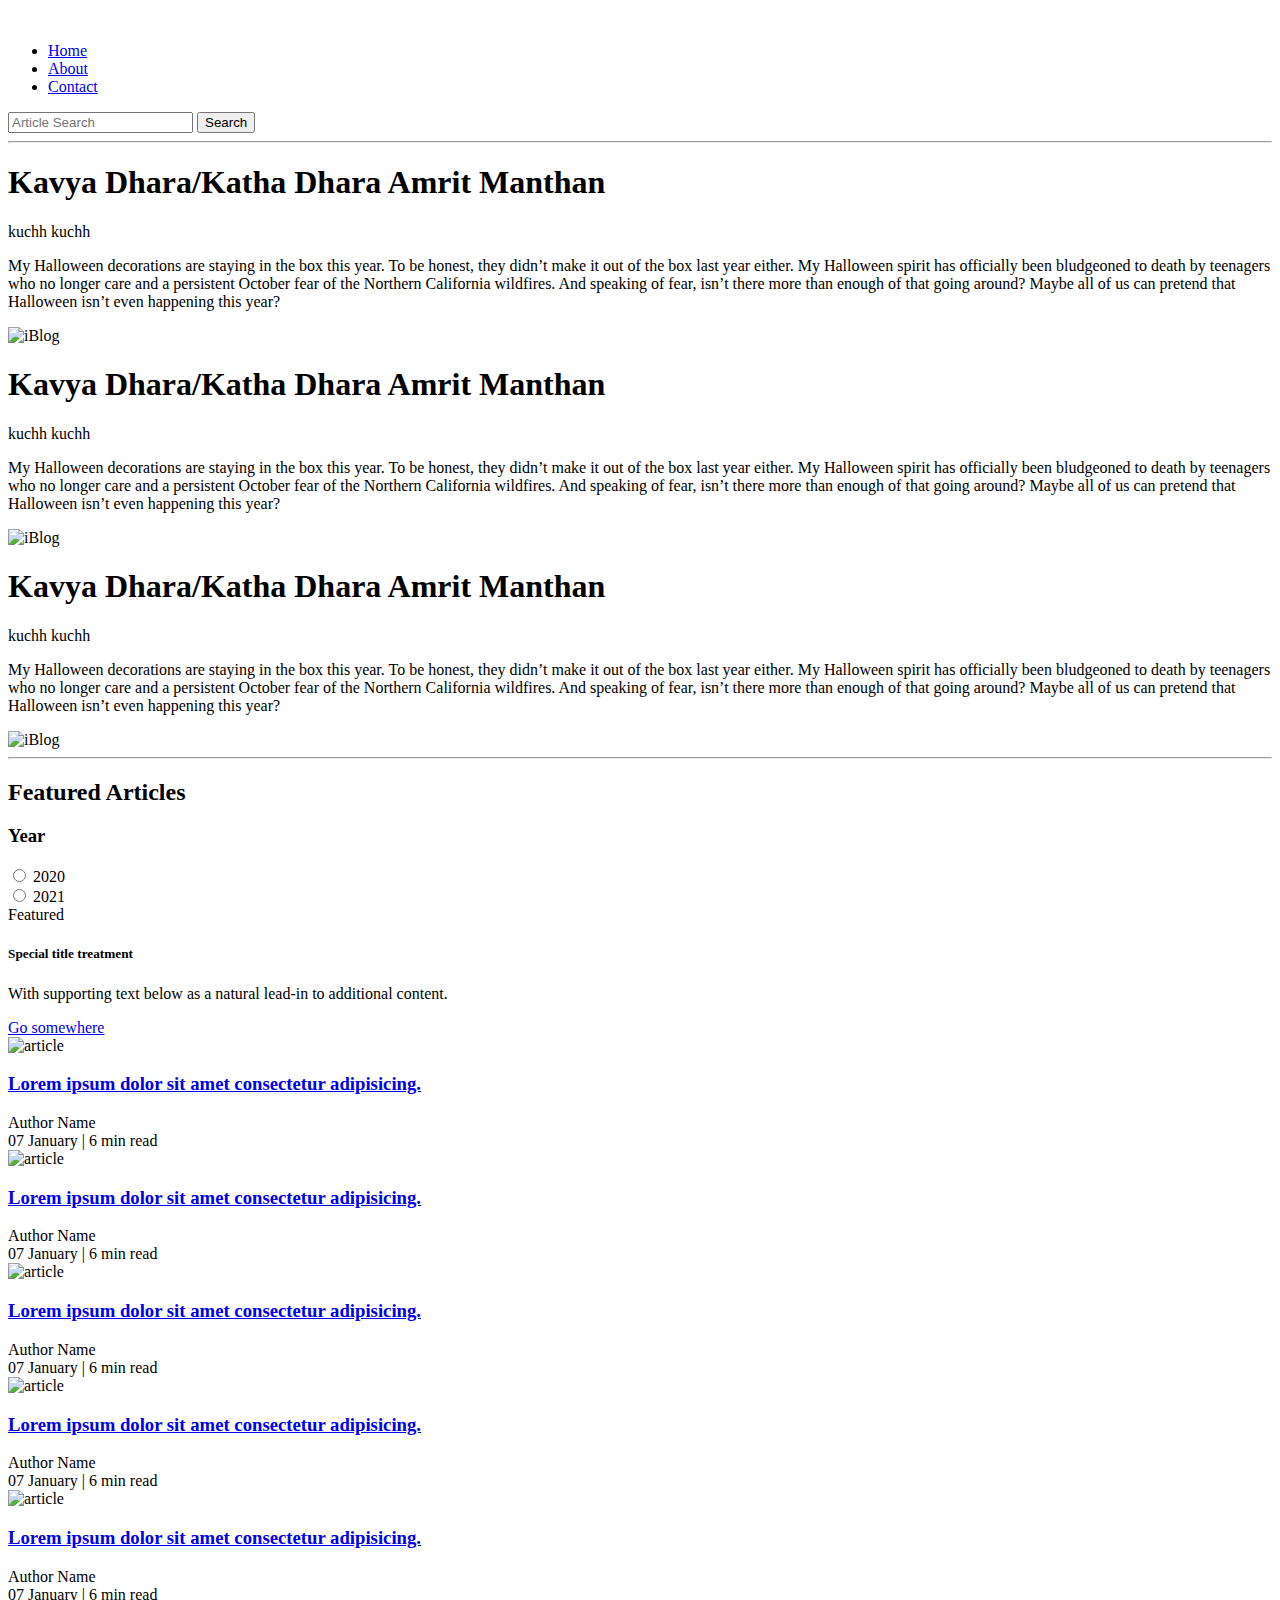
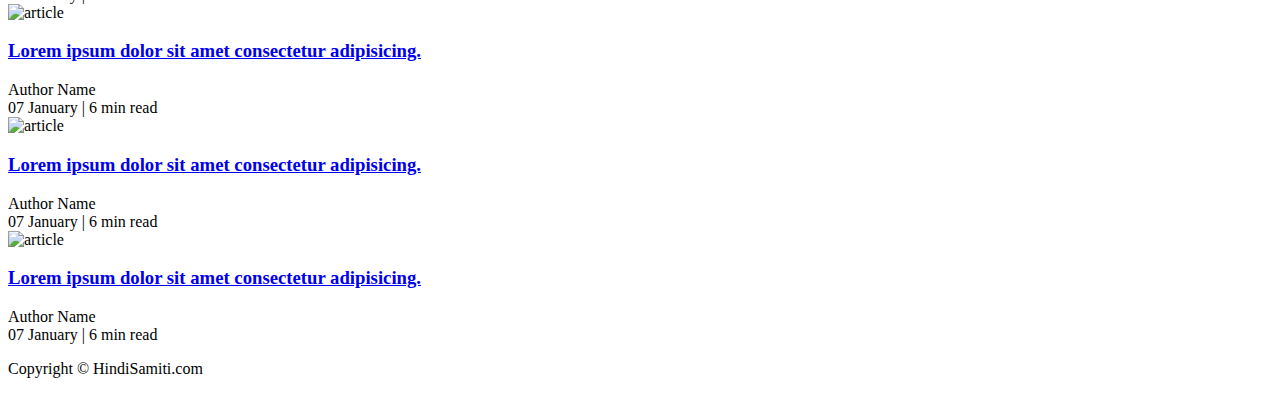
==== index.html @ b8aafe5f "Add files via upload" ====
<!DOCTYPE html>
<html lang="en">

<head>
    <meta charset="UTF-8">
    <meta name="viewport" content="width=device-width, initial-scale=1.0">
    <link rel="stylesheet" href="css/utils.css">
    <link rel="stylesheet" href="css/style.css">
    <link rel="stylesheet" href="css/mobile.css">
    <title>BLOGPOSTS- HINDI SAMITI</title>
</head>

<body>
    <nav class="navigation max-width-1 m-auto">
        <div class="nav-left">
            <a href="/">
                <span><img src="img/logo.png" width="94px" alt=""></span>
            </a>
            <ul>
                <li><a href="/">Home</a></li>
                <li><a href="#">About</a></li>
                <li><a href="/contact.html">Contact</a></li>
            </ul>
        </div>
        <div class="nav-right">
            <form action="/search.html" method="get">
                <input class="form-input" type="text" name="query" placeholder="Article Search">
                <button class="btn">Search</button>
            </form>

        </div>

    </nav>
    <div class="max-width-1 m-auto">
        <hr>
    </div>
    <div class="m-auto content max-width-1 my-2">
        <div class="content-left">
            <h1>Kavya Dhara/Katha Dhara
                Amrit Manthan
                </h1>
            <p>kuchh kuchh</p>
            <p>My Halloween decorations are staying in the box this year. To be honest, they didn’t make it out of the
                box last year either. My Halloween spirit has officially been bludgeoned to death by teenagers who no
                longer care and a persistent October fear of the Northern California wildfires. And speaking of fear,
                isn’t there more than enough of that going around? Maybe all of us can pretend that Halloween isn’t even
                happening this year?</p>
        </div>
        <div class="content-right">
            <img src="img/home.svg" alt="iBlog">
        </div>
    </div>
    <div class="m-auto content max-width-1 my-2">
        <div class="content-left">
            <h1>Kavya Dhara/Katha Dhara
                Amrit Manthan
                </h1>
            <p>kuchh kuchh</p>
            <p>My Halloween decorations are staying in the box this year. To be honest, they didn’t make it out of the
                box last year either. My Halloween spirit has officially been bludgeoned to death by teenagers who no
                longer care and a persistent October fear of the Northern California wildfires. And speaking of fear,
                isn’t there more than enough of that going around? Maybe all of us can pretend that Halloween isn’t even
                happening this year?</p>
        </div>
        <div class="content-right">
            <img src="img/home.svg" alt="iBlog">
        </div>
    </div>
    <div class="m-auto content max-width-1 my-2">
        <div class="content-left">
            <h1>Kavya Dhara/Katha Dhara
                Amrit Manthan
                </h1>
            <p>kuchh kuchh</p>
            <p>My Halloween decorations are staying in the box this year. To be honest, they didn’t make it out of the
                box last year either. My Halloween spirit has officially been bludgeoned to death by teenagers who no
                longer care and a persistent October fear of the Northern California wildfires. And speaking of fear,
                isn’t there more than enough of that going around? Maybe all of us can pretend that Halloween isn’t even
                happening this year?</p>
        </div>
        <div class="content-right">
            <img src="img/home.svg" alt="iBlog">
        </div>
    </div>



    <div class="max-width-1 m-auto">
        <hr>
    </div>
    <div class="home-articles max-width-1 m-auto font2">
        <h2>Featured Articles</h2>
        <div class="year-box adjust-year">
            <div>
                <h3>Year </h3>
            </div>
            <div>
                <input type="radio" name="year" id=""> 2020
            </div>
            <div>
                <input type="radio" name="year" id=""> 2021
            </div>
        </div>
        <div class="card">
            <div class="card-header">
              Featured
            </div>
            <div class="card-body">
              <h5 class="card-title">Special title treatment</h5>
              <p class="card-text">With supporting text below as a natural lead-in to additional content.</p>
              <a href="#" class="btn btn-primary">Go somewhere</a>
            </div>
          </div>
        <div class="home-article">
            <div class="home-article-img">
                <img src="img/3.png" alt="article">
            </div>
            
            <div class="home-article-content font1">
                <a href="/blogpost.html">
                    <h3>Lorem ipsum dolor sit amet consectetur adipisicing.</h3>
                </a>

                <div>Author Name</div>
                <span>07 January | 6 min read</span>
            </div>
        </div>
        <div class="home-article">
            <div class="home-article-img">
                <img src="img/1.png" alt="article">
            </div>
            <div class="home-article-content font1">
                <a href="/blogpost.html">
                    <h3>Lorem ipsum dolor sit amet consectetur adipisicing.</h3>
                </a>

                <div>Author Name</div>
                <span>07 January | 6 min read</span>
            </div>
        </div>
        <div class="home-article">
            <div class="home-article-img">
                <img src="img/2.png" alt="article">
            </div>
            <div class="home-article-content font1">
                <a href="/blogpost.html">
                    <h3>Lorem ipsum dolor sit amet consectetur adipisicing.</h3>
                </a>

                <div>Author Name</div>
                <span>07 January | 6 min read</span>
            </div>
        </div>
        <div class="home-article">
            <div class="home-article-img">
                <img src="img/1.png" alt="article">
            </div>
            <div class="home-article-content font1">
                <a href="/blogpost.html">
                    <h3>Lorem ipsum dolor sit amet consectetur adipisicing.</h3>
                </a>

                <div>Author Name</div>
                <span>07 January | 6 min read</span>
            </div>
        </div>
        <div class="home-article">
            <div class="home-article-img">
                <img src="img/11.svg" alt="article">
            </div>
            <div class="home-article-content font1">
                <a href="/blogpost.html">
                    <h3>Lorem ipsum dolor sit amet consectetur adipisicing.</h3>
                </a>

                <div>Author Name</div>
                <span>07 January | 6 min read</span>
            </div>
        </div>
        <div class="home-article">
            <div class="home-article-img">
                <img src="img/3.png" alt="article">
            </div>
            <div class="home-article-content font1">
                <a href="/blogpost.html">
                    <h3>Lorem ipsum dolor sit amet consectetur adipisicing.</h3>
                </a>

                <div>Author Name</div>
                <span>07 January | 6 min read</span>
            </div>
        </div>
        <div class="home-article">
            <div class="home-article-img">
                <img src="img/2.png" alt="article">
            </div>
            <div class="home-article-content font1">
                <a href="/blogpost.html">
                    <h3>Lorem ipsum dolor sit amet consectetur adipisicing.</h3>
                </a>

                <div>Author Name</div>
                <span>07 January | 6 min read</span>
            </div>
        </div>
        <div class="home-article">
            <div class="home-article-img">
                <img src="img/11.svg" alt="article">
            </div>
            <div class="home-article-content font1">
                <a href="/blogpost.html">
                    <h3>Lorem ipsum dolor sit amet consectetur adipisicing.</h3>
                </a>

                <div>Author Name</div>
                <span>07 January | 6 min read</span>
            </div>
        </div>

    </div>

    <div class="footer">
        <p>Copyright &copy; HindiSamiti.com </p>
       
    </div>
</body>

</html>
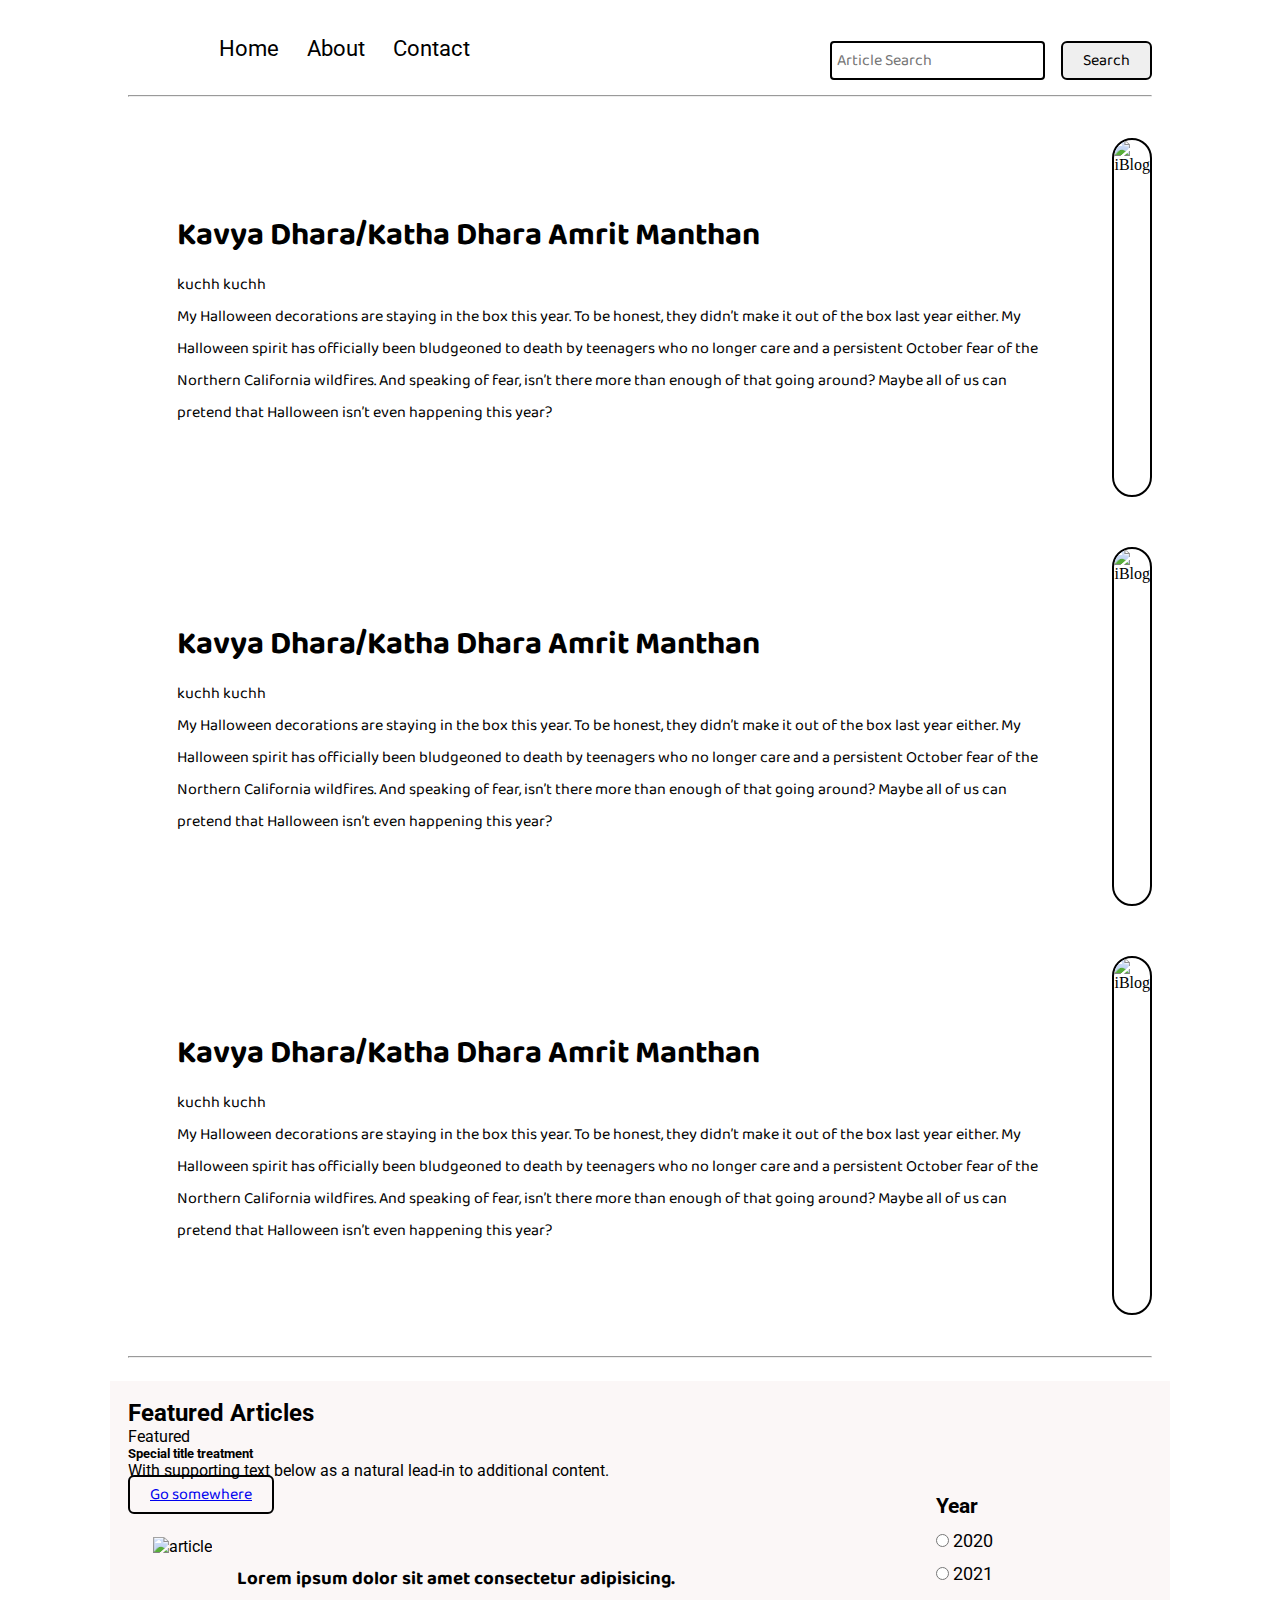
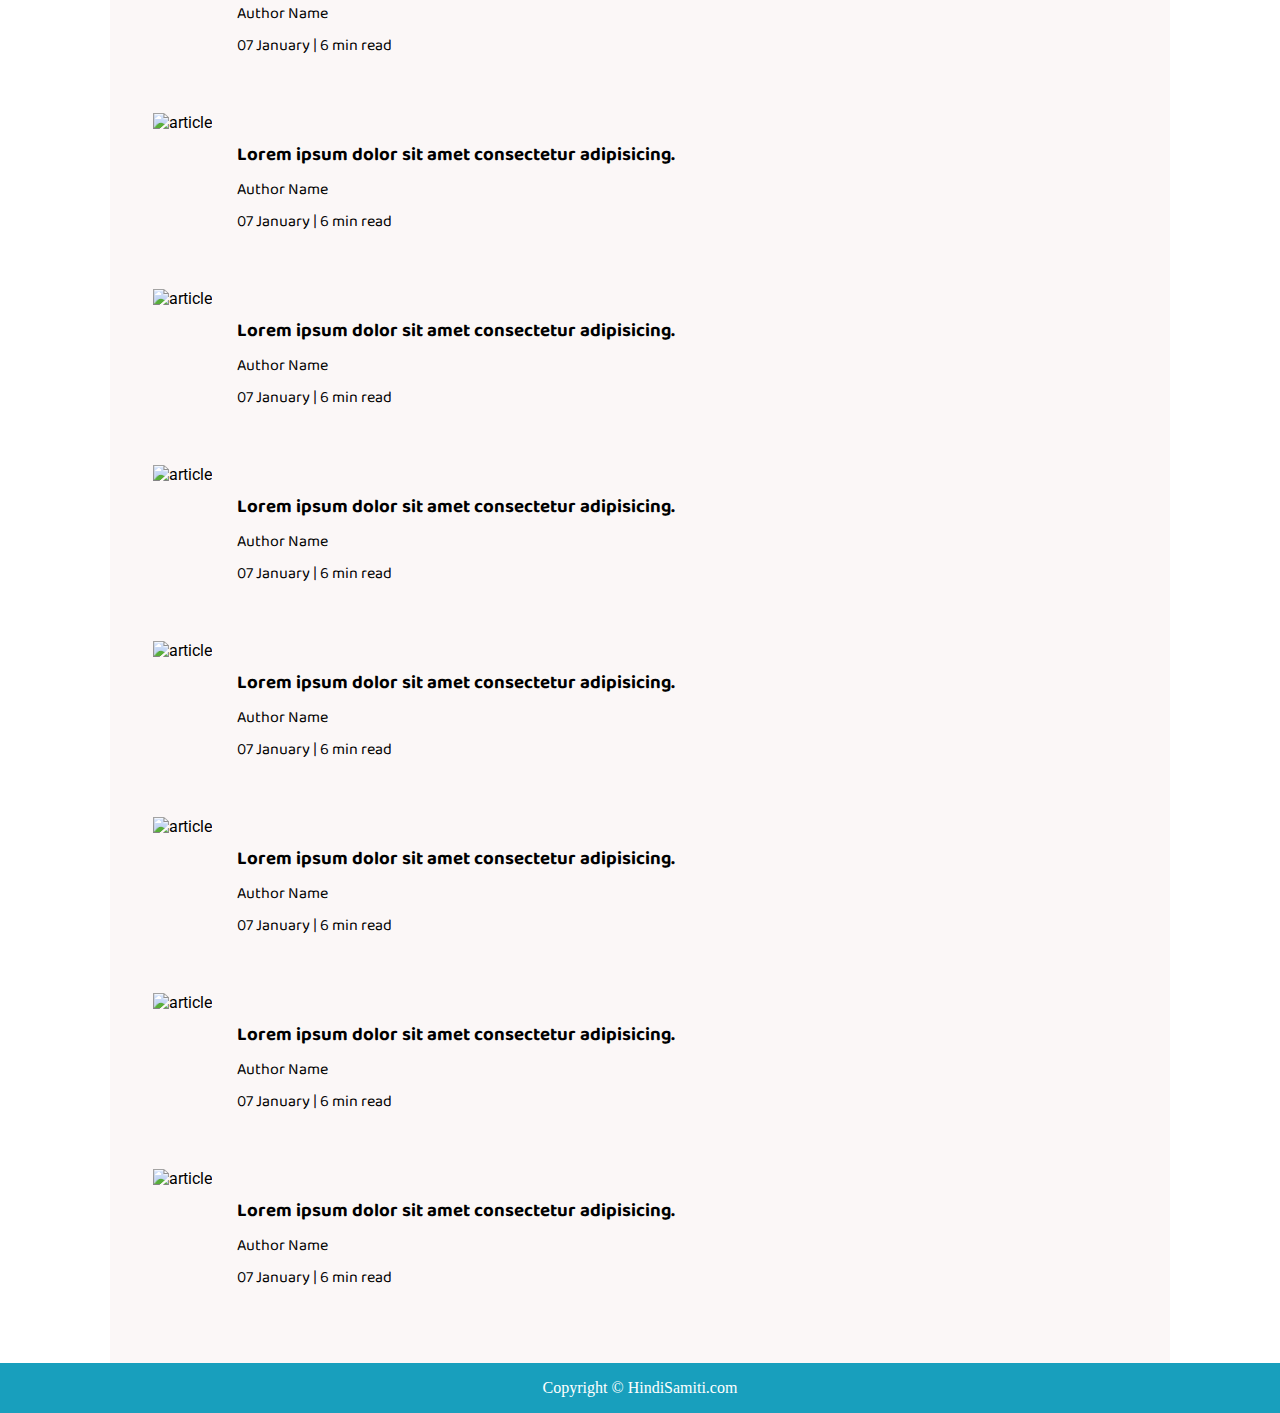
==== commit 15b6ca10: "Update index.html" ====
--- a/index.html
+++ b/index.html
@@ -4,9 +4,9 @@
 <head>
     <meta charset="UTF-8">
     <meta name="viewport" content="width=device-width, initial-scale=1.0">
-    <link rel="stylesheet" href="css/utils.css">
-    <link rel="stylesheet" href="css/style.css">
-    <link rel="stylesheet" href="css/mobile.css">
+    <link rel="stylesheet" href="utils.css">
+    <link rel="stylesheet" href="style.css">
+    <link rel="stylesheet" href="mobile.css">
     <title>BLOGPOSTS- HINDI SAMITI</title>
 </head>
 
@@ -117,7 +117,7 @@
             </div>
             
             <div class="home-article-content font1">
-                <a href="/blogpost.html">
+                <a href="blogpost.html">
                     <h3>Lorem ipsum dolor sit amet consectetur adipisicing.</h3>
                 </a>
 
@@ -130,7 +130,7 @@
                 <img src="img/1.png" alt="article">
             </div>
             <div class="home-article-content font1">
-                <a href="/blogpost.html">
+                <a href="blogpost.html">
                     <h3>Lorem ipsum dolor sit amet consectetur adipisicing.</h3>
                 </a>
 
@@ -143,7 +143,7 @@
                 <img src="img/2.png" alt="article">
             </div>
             <div class="home-article-content font1">
-                <a href="/blogpost.html">
+                <a href="blogpost.html">
                     <h3>Lorem ipsum dolor sit amet consectetur adipisicing.</h3>
                 </a>
 
@@ -156,7 +156,7 @@
                 <img src="img/1.png" alt="article">
             </div>
             <div class="home-article-content font1">
-                <a href="/blogpost.html">
+                <a href="blogpost.html">
                     <h3>Lorem ipsum dolor sit amet consectetur adipisicing.</h3>
                 </a>
 
@@ -169,7 +169,7 @@
                 <img src="img/11.svg" alt="article">
             </div>
             <div class="home-article-content font1">
-                <a href="/blogpost.html">
+                <a href="blogpost.html">
                     <h3>Lorem ipsum dolor sit amet consectetur adipisicing.</h3>
                 </a>
 
@@ -182,7 +182,7 @@
                 <img src="img/3.png" alt="article">
             </div>
             <div class="home-article-content font1">
-                <a href="/blogpost.html">
+                <a href="blogpost.html">
                     <h3>Lorem ipsum dolor sit amet consectetur adipisicing.</h3>
                 </a>
 
@@ -195,7 +195,7 @@
                 <img src="img/2.png" alt="article">
             </div>
             <div class="home-article-content font1">
-                <a href="/blogpost.html">
+                <a href="blogpost.html">
                     <h3>Lorem ipsum dolor sit amet consectetur adipisicing.</h3>
                 </a>
 
@@ -208,7 +208,7 @@
                 <img src="img/11.svg" alt="article">
             </div>
             <div class="home-article-content font1">
-                <a href="/blogpost.html">
+                <a href="blogpost.html">
                     <h3>Lorem ipsum dolor sit amet consectetur adipisicing.</h3>
                 </a>
 
@@ -225,4 +225,4 @@
     </div>
 </body>
 
-</html>+</html>
--- a/utils.css
+++ b/utils.css
@@ -0,0 +1,76 @@
+@import url("https://fonts.googleapis.com/css2?family=Roboto&display=swap");
+@import url("https://fonts.googleapis.com/css2?family=Baloo+Bhaina+2:wght@500&display=swap");
+:root { 
+  --main-bg-color: #189fbd;
+  --font1: "Baloo Bhaina 2", cursive;
+  --font2: "Roboto", sans-serif;
+}
+
+.center{
+  text-align: center
+}
+
+.font1 {
+  font-family: var(--font1);
+}
+.font2 {
+  font-family: var(--font2);
+}
+
+.max-width-1 {
+  max-width: 80vw;
+}
+
+.max-width-2 {
+  max-width: 60vw;
+}
+
+.m-auto {
+  margin: auto;
+}
+
+.mx-1{
+  margin-left: 23px;
+  margin-right: 23px;
+}
+
+.my-2{
+  margin-top: 32px;
+  margin-bottom: 32px;
+}
+
+.btn {
+  padding: 0px 20px;
+  padding-top: 3px;
+  border: 2px solid black;
+  border-radius: 6px;
+  font-family: var(--font1);
+  font-size: 16px;
+  cursor: pointer;
+  transition: all 0.3s ease-in-out;
+}
+
+.btn:hover {
+  color: white;
+  background: var(--main-bg-color);
+}
+
+.form-input {
+  padding: 0px 5px;
+  padding-top: 3px;
+  font-size: 16px;
+  border: 2px solid black;
+  border-radius: 4px;
+  margin: 0 13px;
+  font-family: var(--font1);
+}
+
+.form-box input, textarea{
+  width: 52vw;
+  padding: 0px 6px;
+  margin: 7px 0;
+  font-size: 18px;
+  font-family: var(--font1);
+  border: 2px solid var(--main-bg-color);
+    border-radius: 5px;
+}--- a/style.css
+++ b/style.css
@@ -0,0 +1,139 @@
+* {
+  margin: 0;
+  padding: 0; 
+}
+
+.navigation {
+  margin-top: 25px;
+  font-family: var(--font1);
+  /* height: 74px;  */
+  display: flex;
+  justify-content: space-between;
+  align-items: center;
+}
+
+.nav-left {
+  display: flex;
+}
+
+.nav-left span {
+  font-size: 35px;
+  padding-top: 10px;
+}
+
+.nav-left ul {
+  display: flex;
+  align-items: center;
+  margin: 0 77px;
+  font-size: 22px;
+  padding-bottom: 23px;
+}
+
+.nav-left ul li {
+  list-style: none;
+  margin: 0 14px;
+  font-family: var(--font2);
+  transition: all 0.3s ease-in-out;
+}
+
+.nav-left ul li a {
+  text-decoration: none;
+  color: black;
+}
+
+.nav-left ul li a:hover {
+  color: var(--main-bg-color);
+  font-weight: bolder;
+}
+
+.content {
+  height: 100%;
+  display: flex;
+  margin-top: 32px;
+  padding: 9px;
+  position: relative;
+}
+
+.content::after {
+  content: "";
+  background-image: url("../img/11.svg");
+  position: absolute;
+  width: 100%;
+  height: inherit;
+  opacity: 0.15;
+  border-radius: 12px;
+}
+
+.content-left {
+  font-family: var(--font1);
+  display: flex;
+  flex-direction: column;
+  justify-content: center;
+  padding: 49px;
+  z-index: 1;
+}
+
+.content-right {
+  display: flex;
+  align-items: center;
+  justify-content: center;
+}
+
+.content-right img {
+  height: 355px;
+  border: 2px solid black;
+  border-radius: 200px;
+}
+
+.home-articles {
+  padding: 18px;
+  background-color: rgb(248, 239, 239, 0.5);
+  margin-top: 23px;
+  position: relative;
+}
+
+.year-box {
+  position: absolute;  
+  right: 0px;
+  top: 100px;
+  width: 234px;
+  height: 255px;
+  font-size: 18px;
+}
+
+.year-box div {
+  margin: 12px 0px;
+}
+
+.home-article {
+  display: flex;
+  margin: 25px;
+}
+
+.home-article img {
+  width: 300px;
+}
+
+.home-article-content {
+  align-self: center;
+  padding: 25px;
+}
+
+.home-article-content a {
+  text-decoration: none;
+  color: black;
+}
+/* .home-articles{} */
+.footer {
+  height: 50px;
+  background-color: var(--main-bg-color);
+  display: flex;
+  align-items: center;
+  justify-content: center;
+  color: white;
+  flex-direction: column;
+}
+
+.footer a {
+  color: white;
+}
--- a/mobile.css
+++ b/mobile.css
@@ -0,0 +1,63 @@
+@media screen and (max-width: 1200px) {
+  .navigation {
+    flex-direction: column;
+    margin-bottom: 23px;
+  }
+
+  .nav-left {
+    flex-direction: column;
+    text-align: center;
+  }
+
+  .content-right {
+    display: none;
+  }
+
+  .home-article {
+    flex-direction: column;
+  }
+
+  .home-article-img {
+    text-align: center;
+  }
+
+  .year-box {
+    top: 25px;
+    left: 60vw;
+    font-size: 11px;
+    display: flex;
+  }
+
+  .year-box div {
+    padding: 0 3px;
+    margin: 0;
+  }
+
+  .home-article img {
+    width: 70vw;
+  }
+  .form-input {
+    width: 50%;
+  }
+  .form-box input,
+  textarea {
+    width: 66vw;
+  }
+  .row {
+    flex-direction: column;
+  }
+  .social {
+    padding: 0;
+  }
+  .post-img {
+    height: auto;
+  }
+  .adjust-year {
+    position: static;
+    height: auto;
+    padding: 12px 0px;
+    display: flex;
+    justify-content: flex-end;
+    width: 100%;
+  }
+}
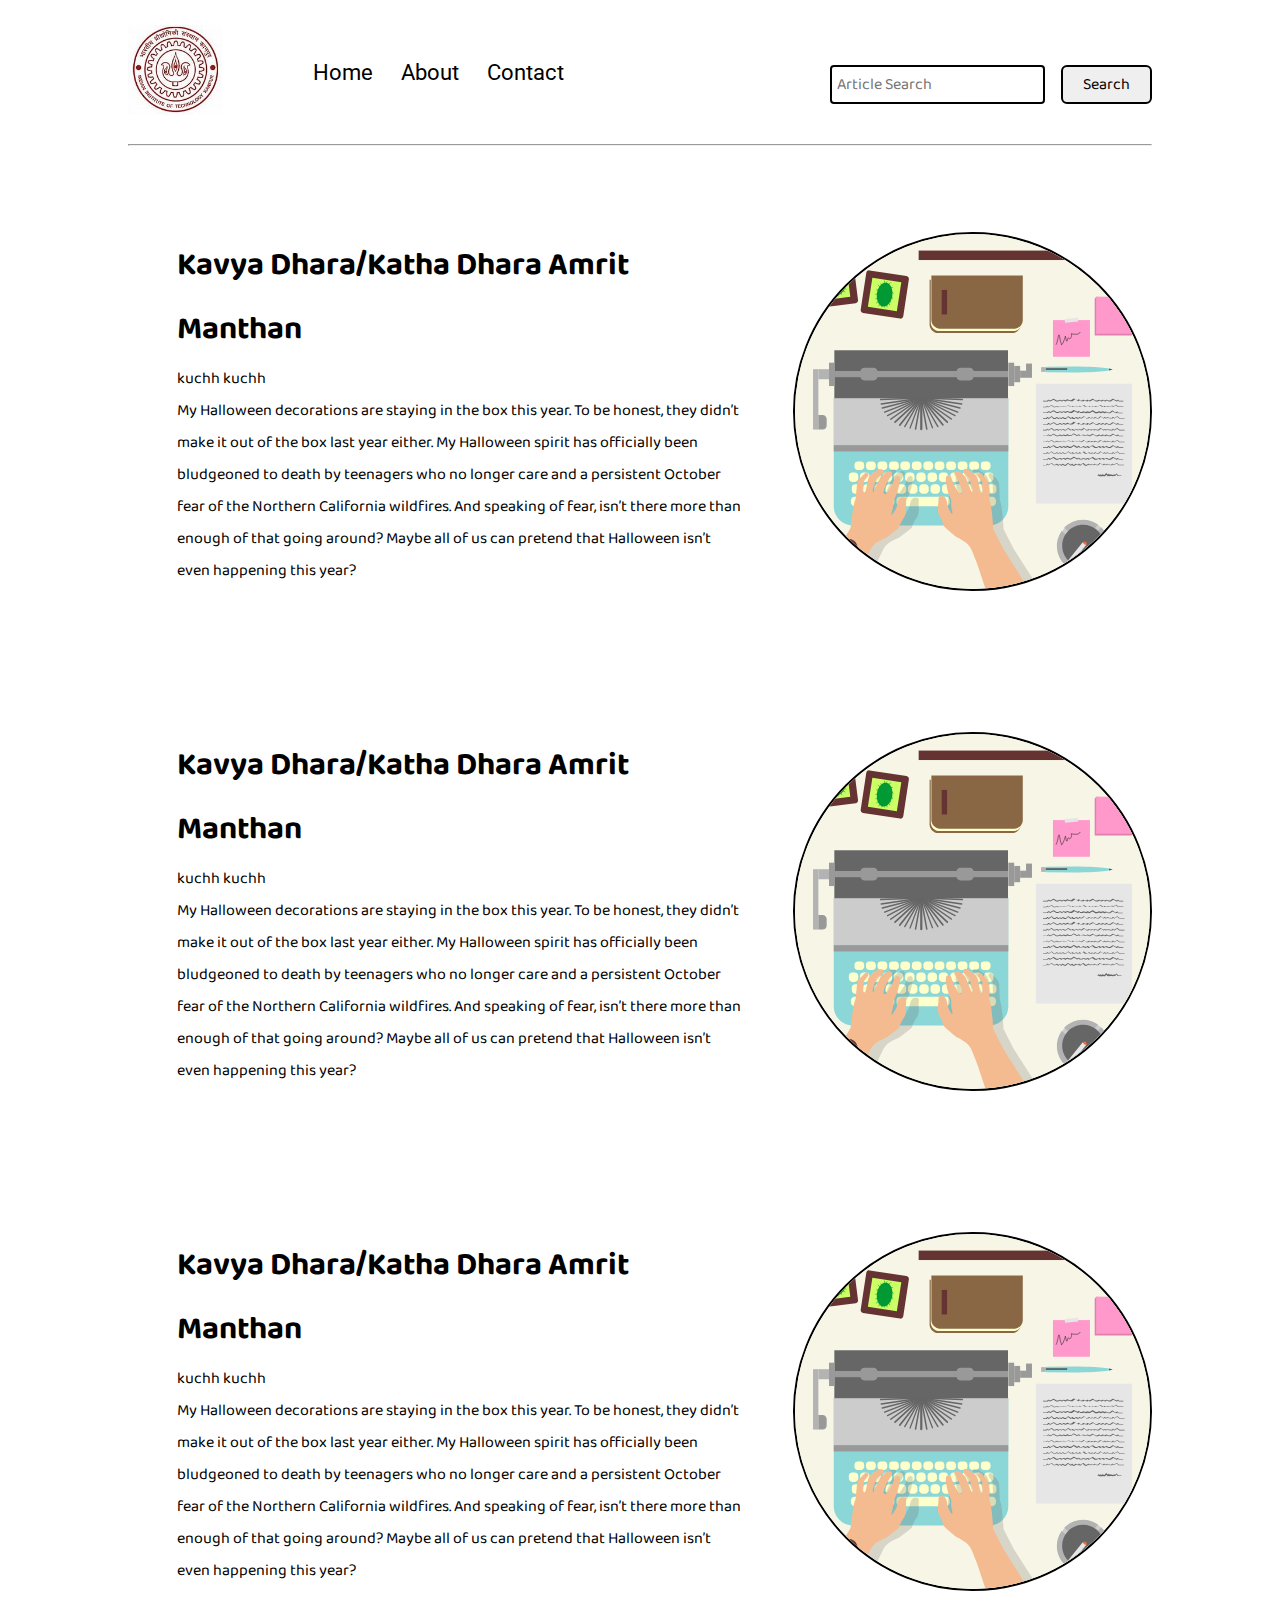
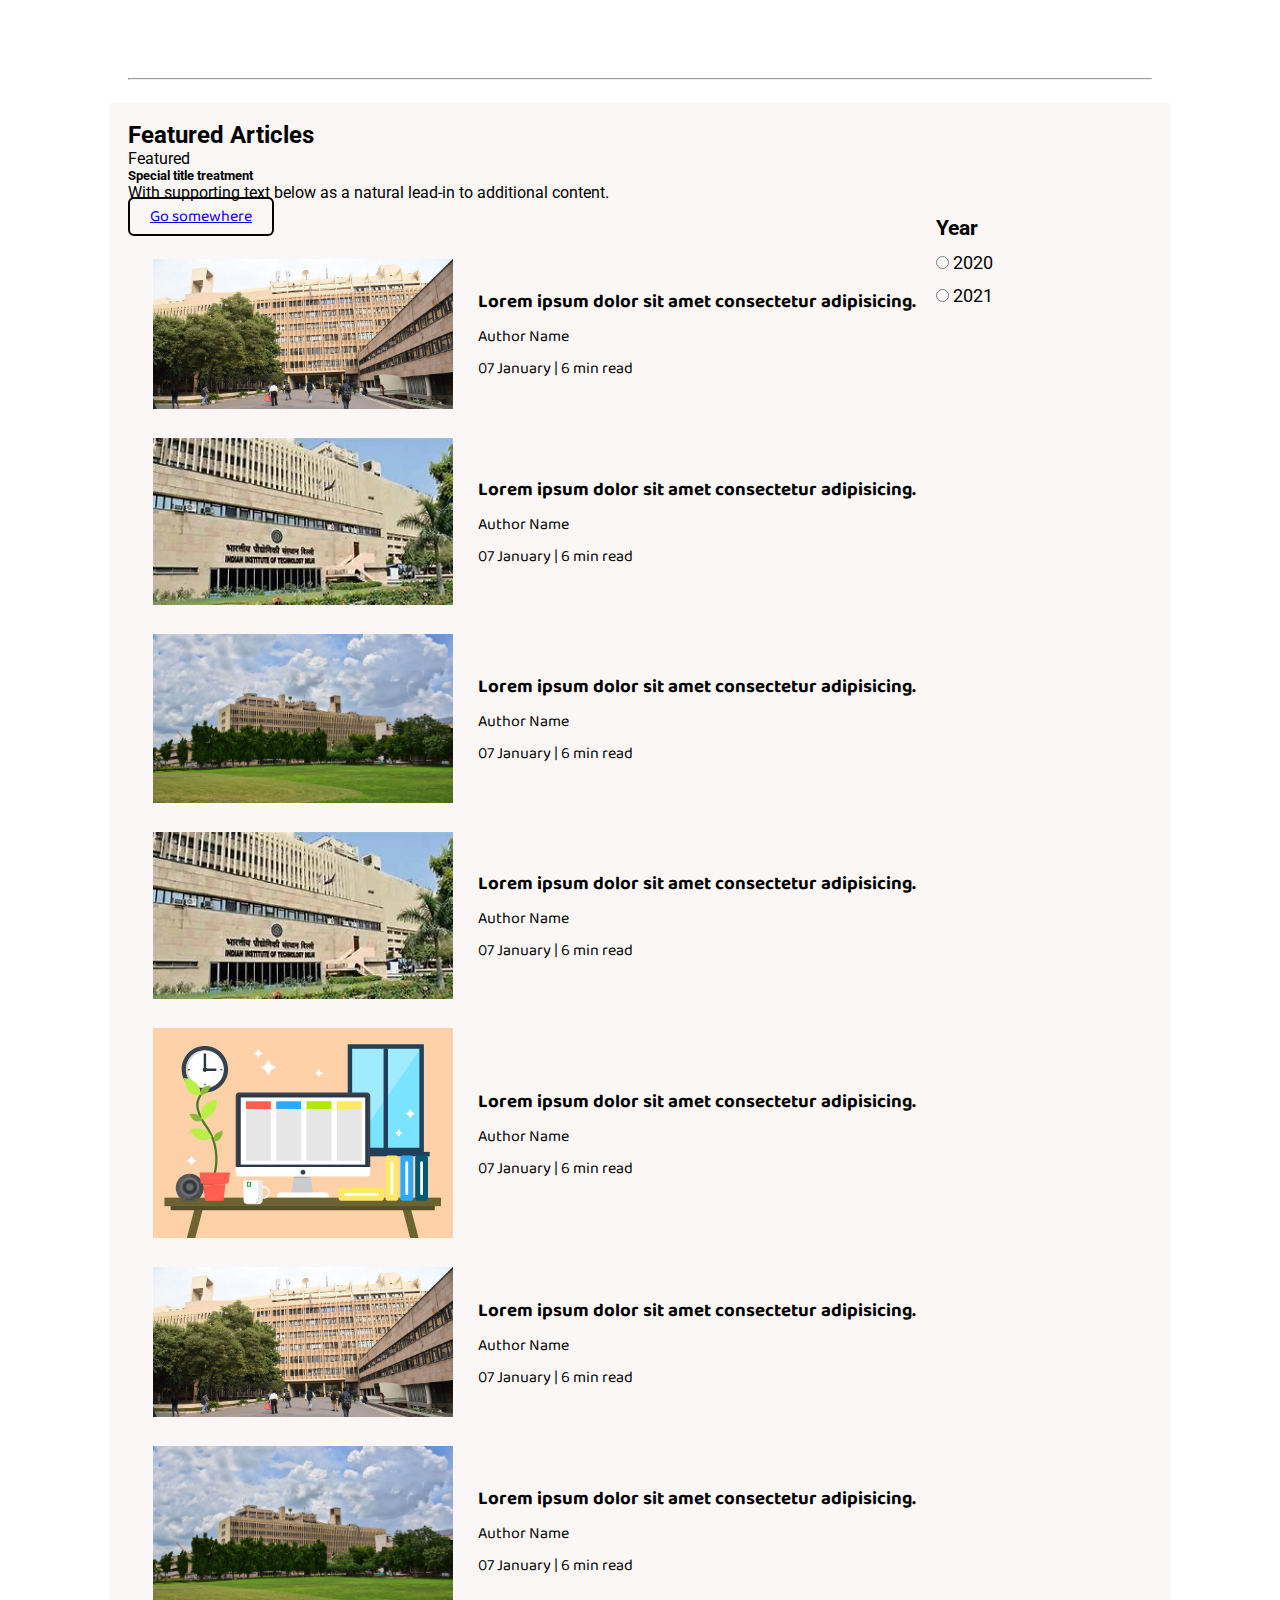
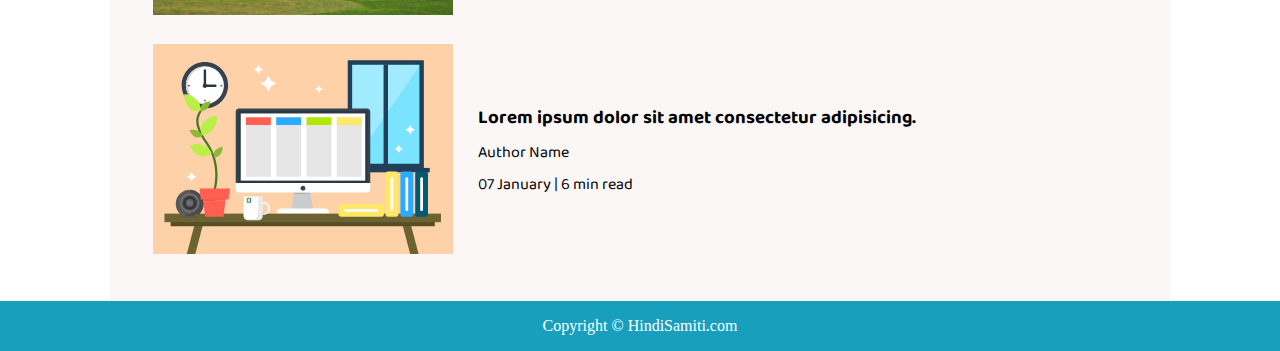
==== commit 81dacc61: "Update index.html" ====
--- a/index.html
+++ b/index.html
@@ -14,7 +14,7 @@
     <nav class="navigation max-width-1 m-auto">
         <div class="nav-left">
             <a href="/">
-                <span><img src="img/logo.png" width="94px" alt=""></span>
+                <span><img src="logo.png" width="94px" alt=""></span>
             </a>
             <ul>
                 <li><a href="/">Home</a></li>
@@ -47,7 +47,7 @@
                 happening this year?</p>
         </div>
         <div class="content-right">
-            <img src="img/home.svg" alt="iBlog">
+            <img src="home.svg" alt="iBlog">
         </div>
     </div>
     <div class="m-auto content max-width-1 my-2">
@@ -63,7 +63,7 @@
                 happening this year?</p>
         </div>
         <div class="content-right">
-            <img src="img/home.svg" alt="iBlog">
+            <img src="home.svg" alt="iBlog">
         </div>
     </div>
     <div class="m-auto content max-width-1 my-2">
@@ -79,7 +79,7 @@
                 happening this year?</p>
         </div>
         <div class="content-right">
-            <img src="img/home.svg" alt="iBlog">
+            <img src="home.svg" alt="iBlog">
         </div>
     </div>
 
@@ -113,7 +113,7 @@
           </div>
         <div class="home-article">
             <div class="home-article-img">
-                <img src="img/3.png" alt="article">
+                <img src="3.png" alt="article">
             </div>
             
             <div class="home-article-content font1">
@@ -127,85 +127,85 @@
         </div>
         <div class="home-article">
             <div class="home-article-img">
-                <img src="img/1.png" alt="article">
-            </div>
-            <div class="home-article-content font1">
-                <a href="blogpost.html">
-                    <h3>Lorem ipsum dolor sit amet consectetur adipisicing.</h3>
-                </a>
-
-                <div>Author Name</div>
-                <span>07 January | 6 min read</span>
-            </div>
-        </div>
-        <div class="home-article">
-            <div class="home-article-img">
-                <img src="img/2.png" alt="article">
-            </div>
-            <div class="home-article-content font1">
-                <a href="blogpost.html">
-                    <h3>Lorem ipsum dolor sit amet consectetur adipisicing.</h3>
-                </a>
-
-                <div>Author Name</div>
-                <span>07 January | 6 min read</span>
-            </div>
-        </div>
-        <div class="home-article">
-            <div class="home-article-img">
-                <img src="img/1.png" alt="article">
-            </div>
-            <div class="home-article-content font1">
-                <a href="blogpost.html">
-                    <h3>Lorem ipsum dolor sit amet consectetur adipisicing.</h3>
-                </a>
-
-                <div>Author Name</div>
-                <span>07 January | 6 min read</span>
-            </div>
-        </div>
-        <div class="home-article">
-            <div class="home-article-img">
-                <img src="img/11.svg" alt="article">
-            </div>
-            <div class="home-article-content font1">
-                <a href="blogpost.html">
-                    <h3>Lorem ipsum dolor sit amet consectetur adipisicing.</h3>
-                </a>
-
-                <div>Author Name</div>
-                <span>07 January | 6 min read</span>
-            </div>
-        </div>
-        <div class="home-article">
-            <div class="home-article-img">
-                <img src="img/3.png" alt="article">
-            </div>
-            <div class="home-article-content font1">
-                <a href="blogpost.html">
-                    <h3>Lorem ipsum dolor sit amet consectetur adipisicing.</h3>
-                </a>
-
-                <div>Author Name</div>
-                <span>07 January | 6 min read</span>
-            </div>
-        </div>
-        <div class="home-article">
-            <div class="home-article-img">
-                <img src="img/2.png" alt="article">
-            </div>
-            <div class="home-article-content font1">
-                <a href="blogpost.html">
-                    <h3>Lorem ipsum dolor sit amet consectetur adipisicing.</h3>
-                </a>
-
-                <div>Author Name</div>
-                <span>07 January | 6 min read</span>
-            </div>
-        </div>
-        <div class="home-article">
-            <div class="home-article-img">
-                <img src="img/11.svg" alt="article">
+                <img src="1.png" alt="article">
+            </div>
+            <div class="home-article-content font1">
+                <a href="blogpost.html">
+                    <h3>Lorem ipsum dolor sit amet consectetur adipisicing.</h3>
+                </a>
+
+                <div>Author Name</div>
+                <span>07 January | 6 min read</span>
+            </div>
+        </div>
+        <div class="home-article">
+            <div class="home-article-img">
+                <img src="2.png" alt="article">
+            </div>
+            <div class="home-article-content font1">
+                <a href="blogpost.html">
+                    <h3>Lorem ipsum dolor sit amet consectetur adipisicing.</h3>
+                </a>
+
+                <div>Author Name</div>
+                <span>07 January | 6 min read</span>
+            </div>
+        </div>
+        <div class="home-article">
+            <div class="home-article-img">
+                <img src="1.png" alt="article">
+            </div>
+            <div class="home-article-content font1">
+                <a href="blogpost.html">
+                    <h3>Lorem ipsum dolor sit amet consectetur adipisicing.</h3>
+                </a>
+
+                <div>Author Name</div>
+                <span>07 January | 6 min read</span>
+            </div>
+        </div>
+        <div class="home-article">
+            <div class="home-article-img">
+                <img src="11.svg" alt="article">
+            </div>
+            <div class="home-article-content font1">
+                <a href="blogpost.html">
+                    <h3>Lorem ipsum dolor sit amet consectetur adipisicing.</h3>
+                </a>
+
+                <div>Author Name</div>
+                <span>07 January | 6 min read</span>
+            </div>
+        </div>
+        <div class="home-article">
+            <div class="home-article-img">
+                <img src="3.png" alt="article">
+            </div>
+            <div class="home-article-content font1">
+                <a href="blogpost.html">
+                    <h3>Lorem ipsum dolor sit amet consectetur adipisicing.</h3>
+                </a>
+
+                <div>Author Name</div>
+                <span>07 January | 6 min read</span>
+            </div>
+        </div>
+        <div class="home-article">
+            <div class="home-article-img">
+                <img src="2.png" alt="article">
+            </div>
+            <div class="home-article-content font1">
+                <a href="blogpost.html">
+                    <h3>Lorem ipsum dolor sit amet consectetur adipisicing.</h3>
+                </a>
+
+                <div>Author Name</div>
+                <span>07 January | 6 min read</span>
+            </div>
+        </div>
+        <div class="home-article">
+            <div class="home-article-img">
+                <img src="11.svg" alt="article">
             </div>
             <div class="home-article-content font1">
                 <a href="blogpost.html">
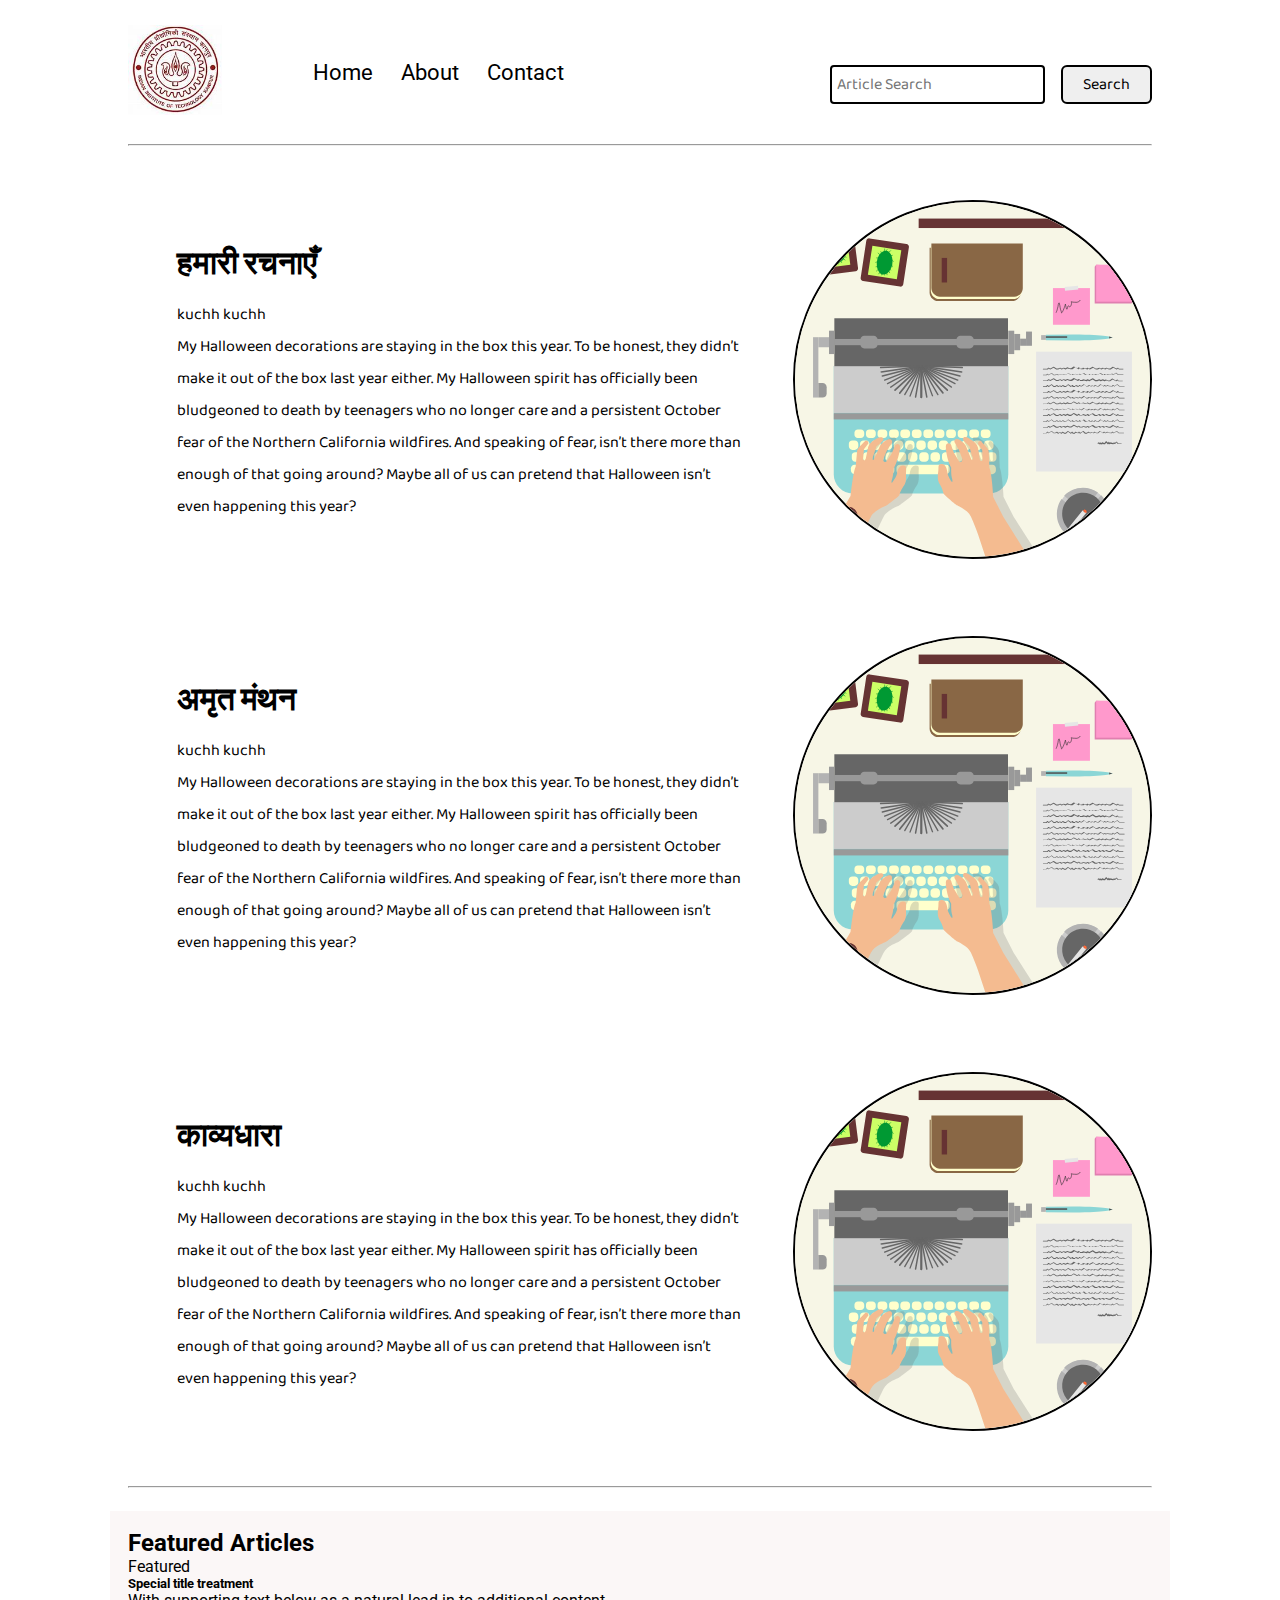
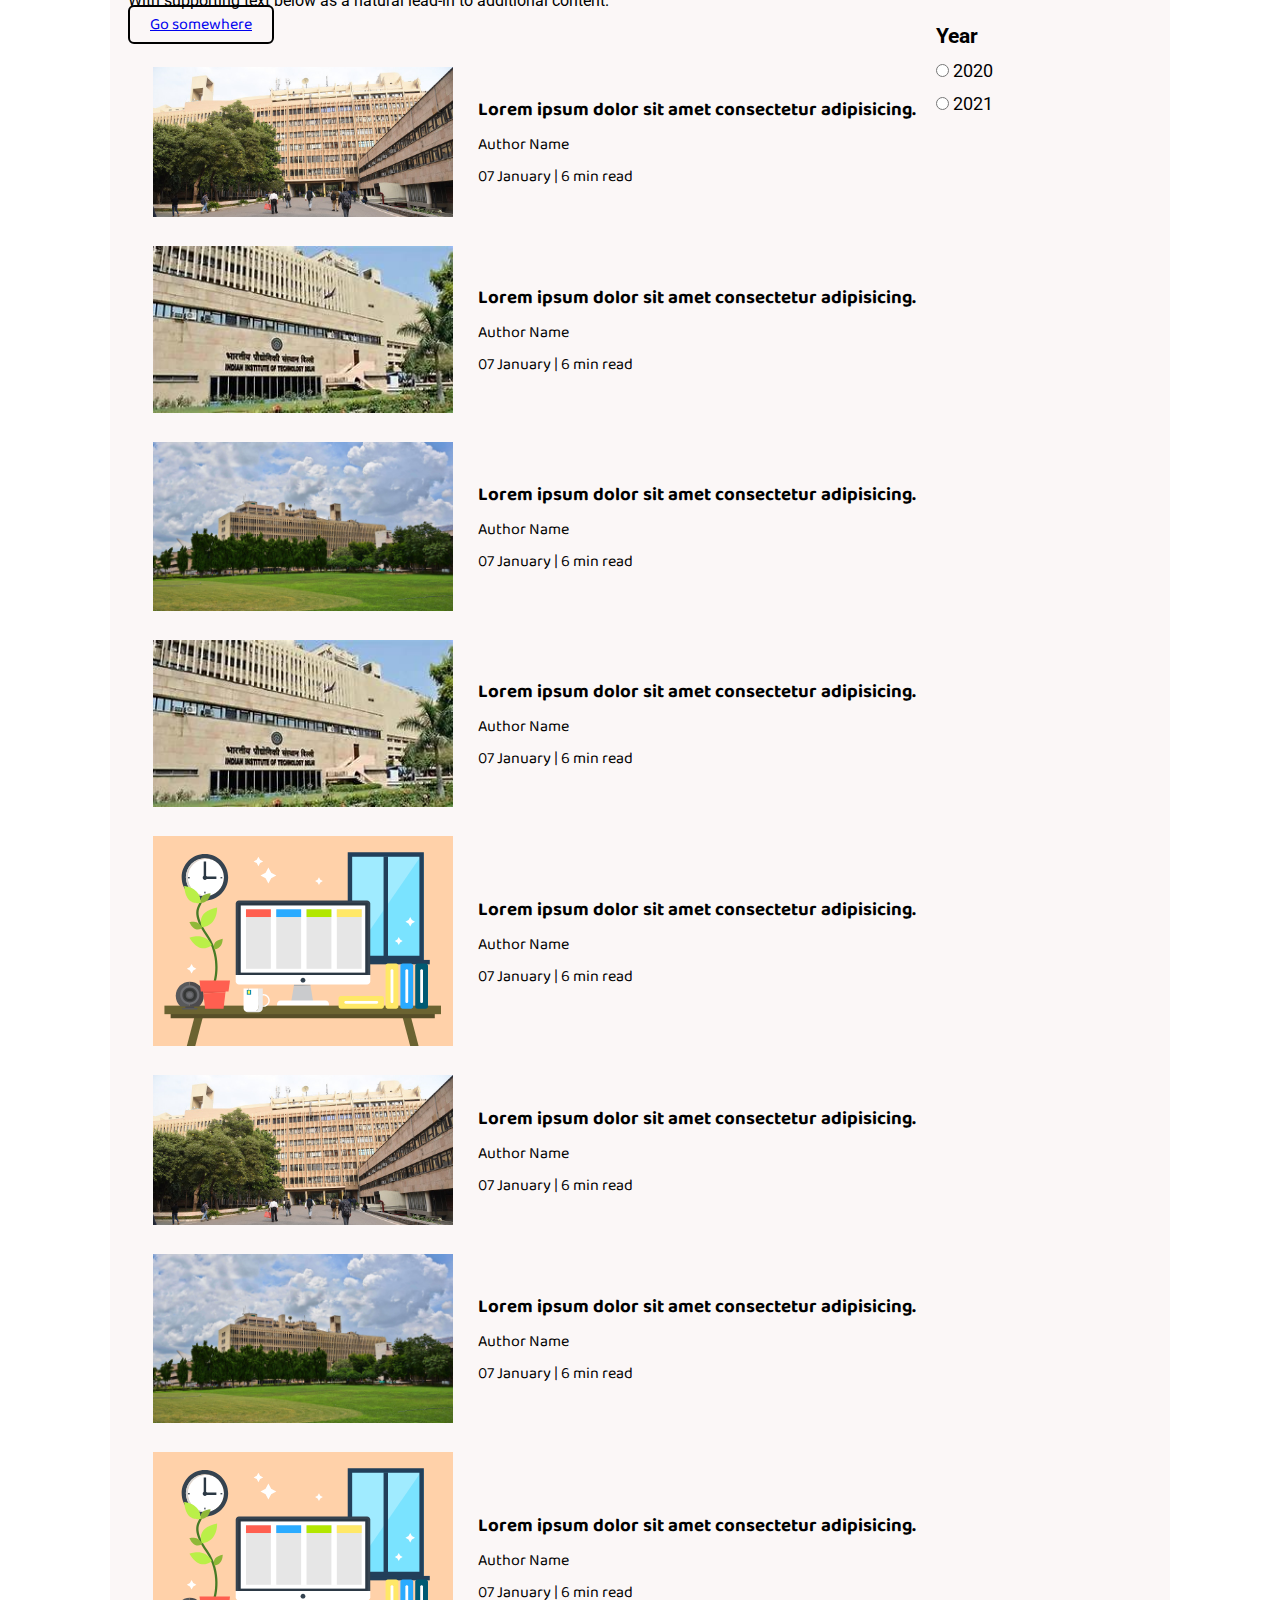
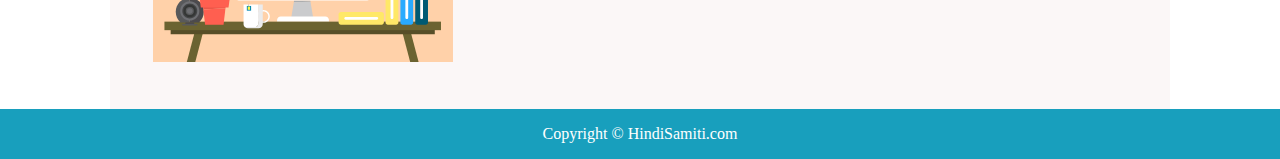
==== commit 61162696: "Update index.html" ====
--- a/index.html
+++ b/index.html
@@ -36,8 +36,7 @@
     </div>
     <div class="m-auto content max-width-1 my-2">
         <div class="content-left">
-            <h1>Kavya Dhara/Katha Dhara
-                Amrit Manthan
+            <h1>हमारी रचनाएँ
                 </h1>
             <p>kuchh kuchh</p>
             <p>My Halloween decorations are staying in the box this year. To be honest, they didn’t make it out of the
@@ -52,8 +51,7 @@
     </div>
     <div class="m-auto content max-width-1 my-2">
         <div class="content-left">
-            <h1>Kavya Dhara/Katha Dhara
-                Amrit Manthan
+            <h1>अमृत मंथन
                 </h1>
             <p>kuchh kuchh</p>
             <p>My Halloween decorations are staying in the box this year. To be honest, they didn’t make it out of the
@@ -68,8 +66,7 @@
     </div>
     <div class="m-auto content max-width-1 my-2">
         <div class="content-left">
-            <h1>Kavya Dhara/Katha Dhara
-                Amrit Manthan
+            <h1>काव्यधारा
                 </h1>
             <p>kuchh kuchh</p>
             <p>My Halloween decorations are staying in the box this year. To be honest, they didn’t make it out of the
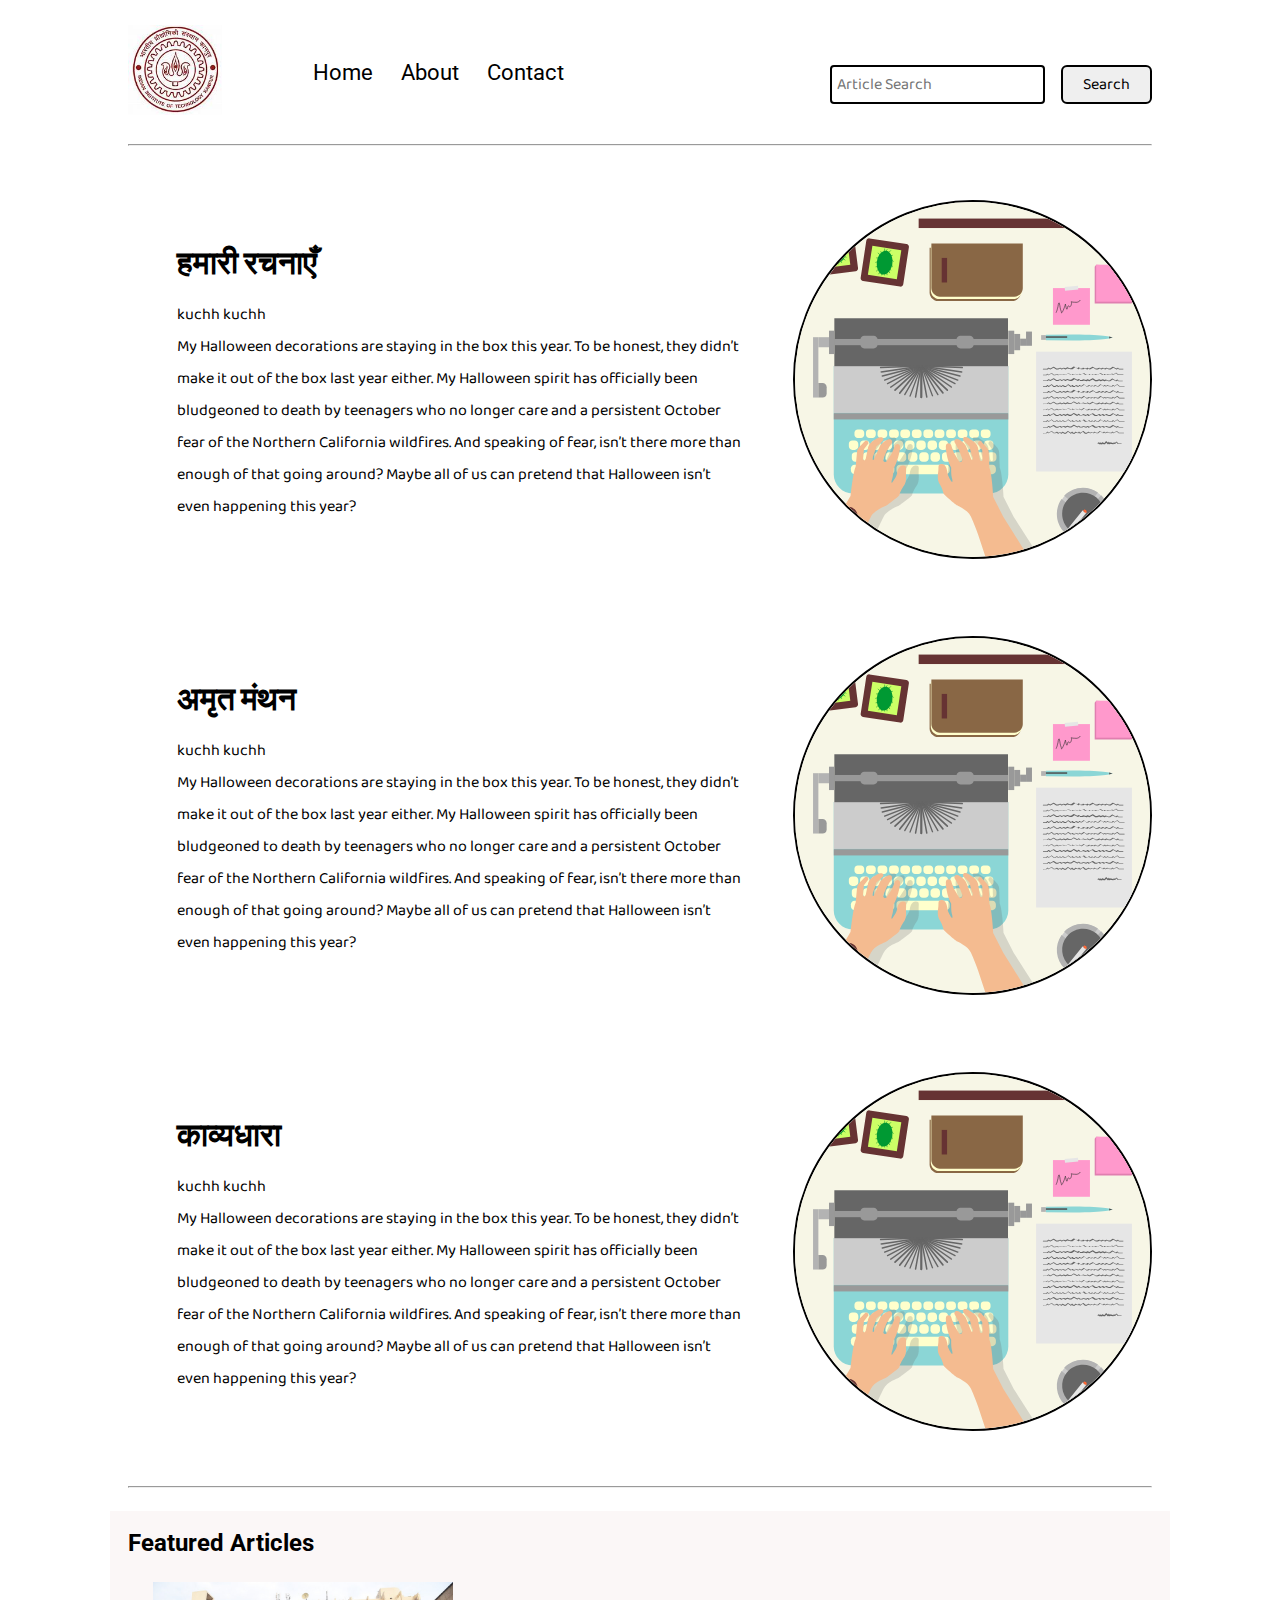
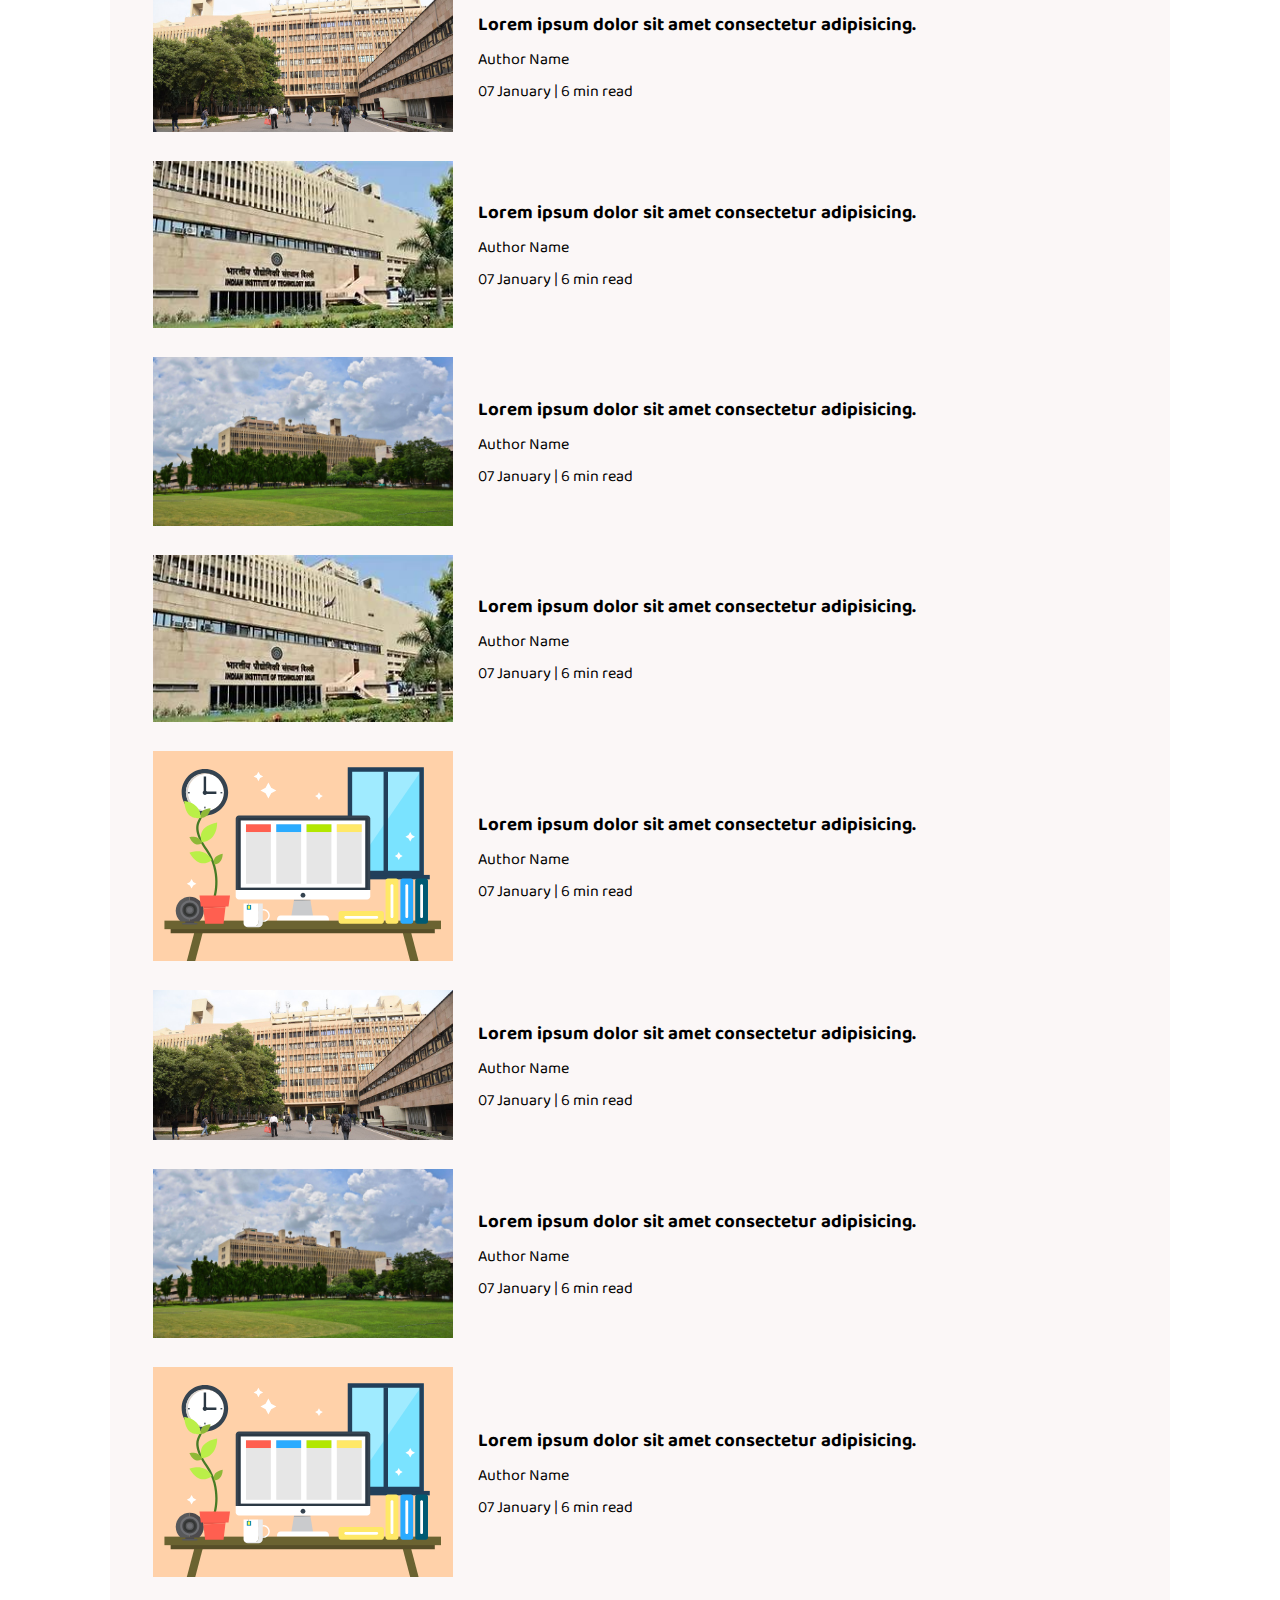
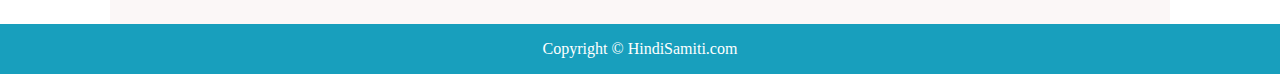
==== commit 248f4ef2: "Update index.html" ====
--- a/index.html
+++ b/index.html
@@ -87,27 +87,8 @@
     </div>
     <div class="home-articles max-width-1 m-auto font2">
         <h2>Featured Articles</h2>
-        <div class="year-box adjust-year">
-            <div>
-                <h3>Year </h3>
-            </div>
-            <div>
-                <input type="radio" name="year" id=""> 2020
-            </div>
-            <div>
-                <input type="radio" name="year" id=""> 2021
-            </div>
-        </div>
-        <div class="card">
-            <div class="card-header">
-              Featured
-            </div>
-            <div class="card-body">
-              <h5 class="card-title">Special title treatment</h5>
-              <p class="card-text">With supporting text below as a natural lead-in to additional content.</p>
-              <a href="#" class="btn btn-primary">Go somewhere</a>
-            </div>
-          </div>
+        
+        
         <div class="home-article">
             <div class="home-article-img">
                 <img src="3.png" alt="article">
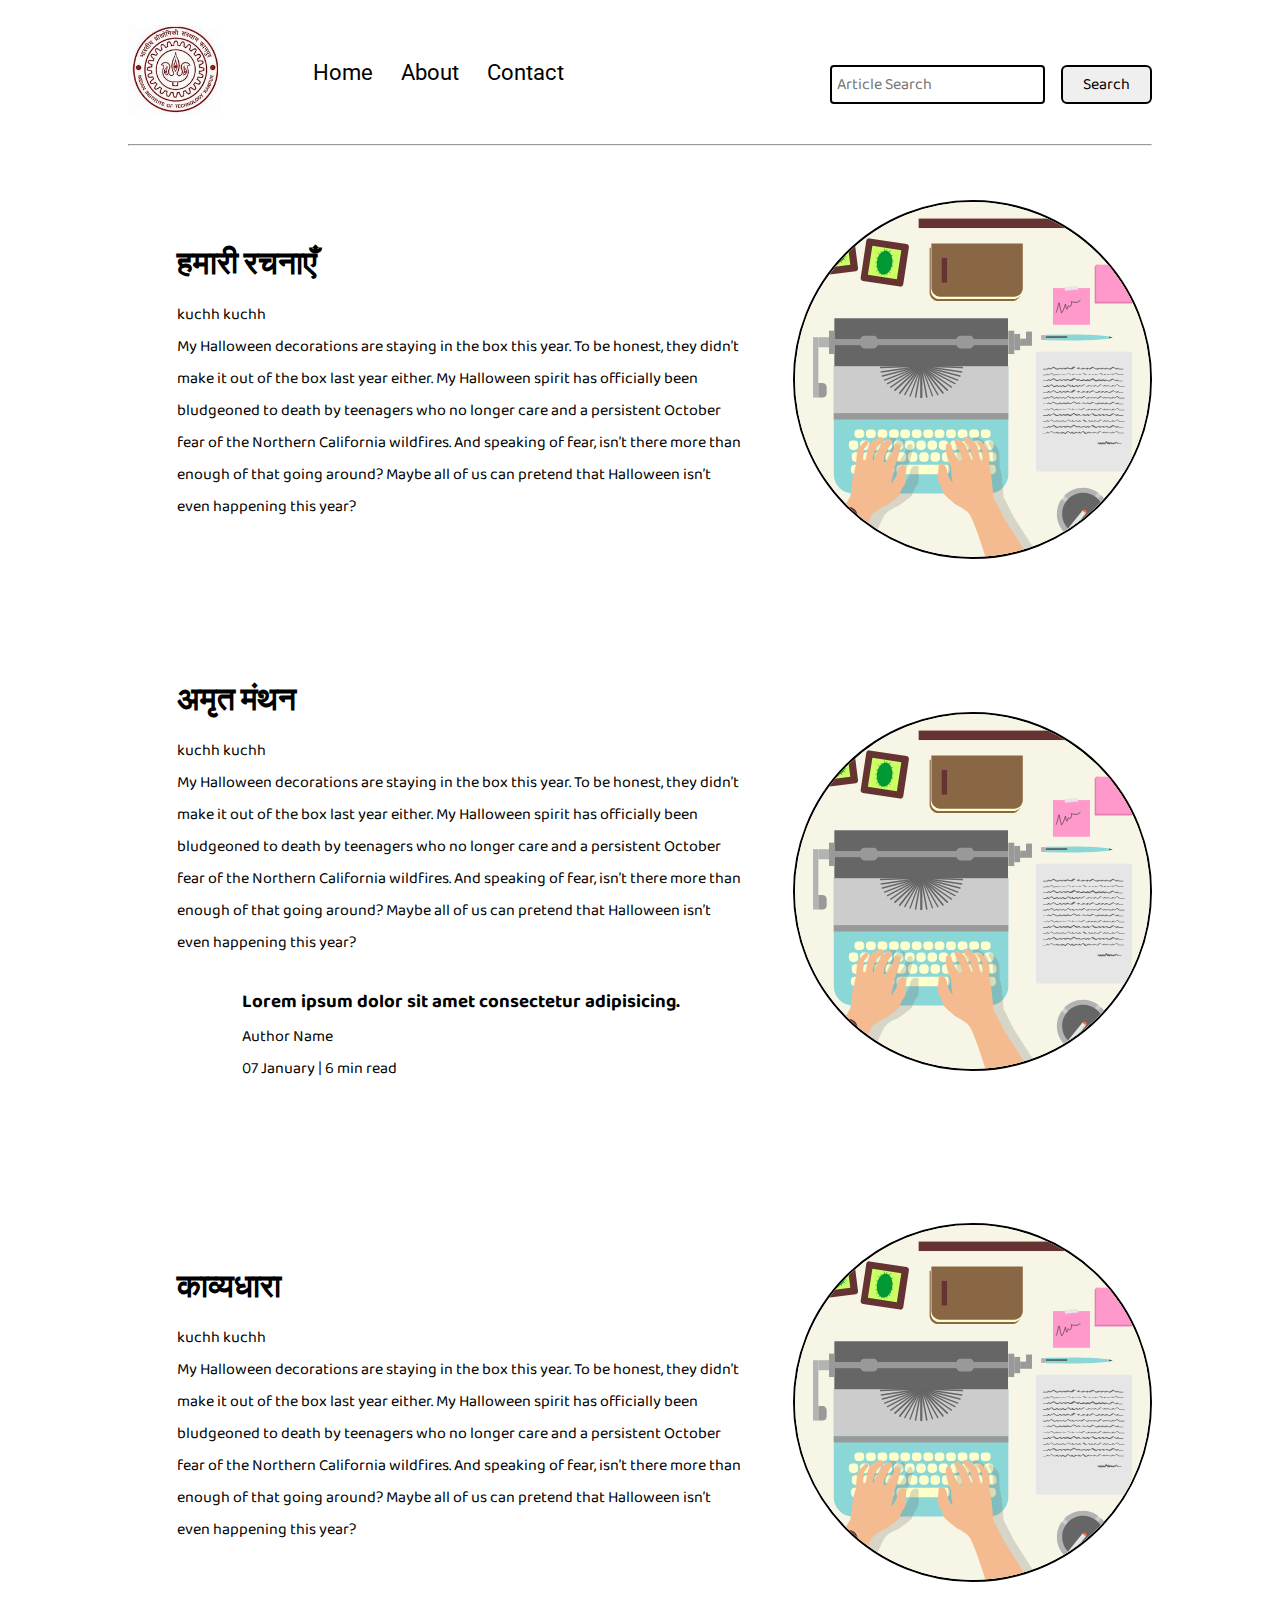
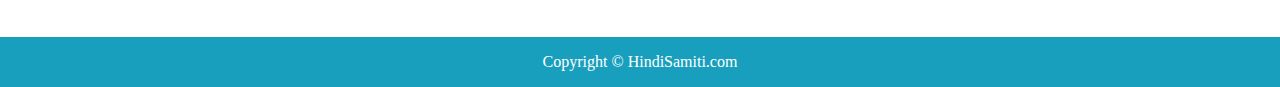
==== commit 8322a257: "Update index.html" ====
--- a/index.html
+++ b/index.html
@@ -59,6 +59,14 @@
                 longer care and a persistent October fear of the Northern California wildfires. And speaking of fear,
                 isn’t there more than enough of that going around? Maybe all of us can pretend that Halloween isn’t even
                 happening this year?</p>
+             <div class="home-article-content font1">
+                <a href="blogpost.html">
+                    <h3>Lorem ipsum dolor sit amet consectetur adipisicing.</h3>
+                </a>
+
+                <div>Author Name</div>
+                <span>07 January | 6 min read</span>
+            </div>
         </div>
         <div class="content-right">
             <img src="home.svg" alt="iBlog">
@@ -82,7 +90,7 @@
 
 
 
-    <div class="max-width-1 m-auto">
+    <!--<div class="max-width-1 m-auto">
         <hr>
     </div>
     <div class="home-articles max-width-1 m-auto font2">
@@ -195,7 +203,7 @@
             </div>
         </div>
 
-    </div>
+    </div> -->
 
     <div class="footer">
         <p>Copyright &copy; HindiSamiti.com </p>
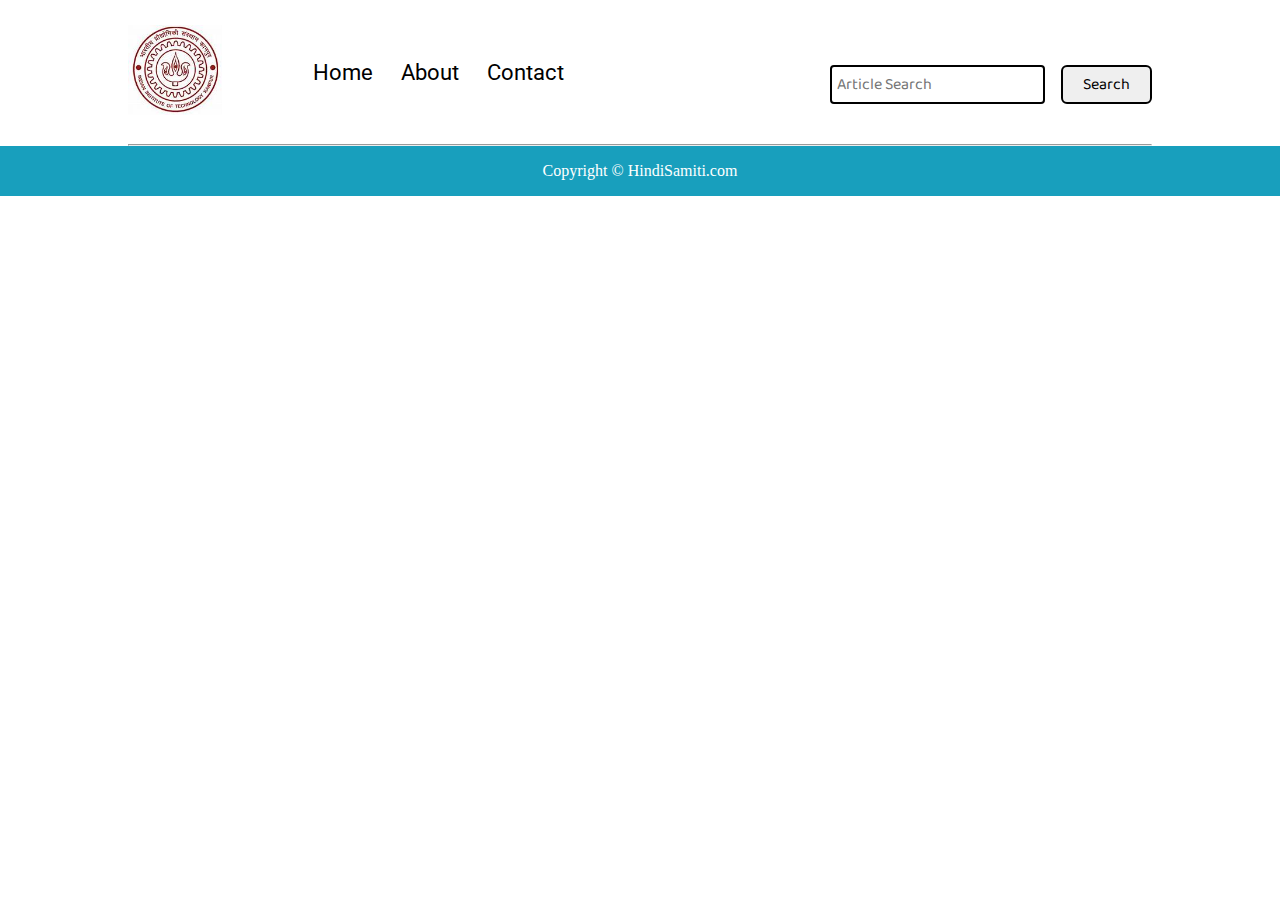
==== commit 932fd6ef: "Fetch data from Google Sheets" ====
--- a/index.html
+++ b/index.html
@@ -34,181 +34,34 @@
     <div class="max-width-1 m-auto">
         <hr>
     </div>
-    <div class="m-auto content max-width-1 my-2">
-        <div class="content-left">
-            <h1>हमारी रचनाएँ
-                </h1>
-            <p>kuchh kuchh</p>
-            <p>My Halloween decorations are staying in the box this year. To be honest, they didn’t make it out of the
-                box last year either. My Halloween spirit has officially been bludgeoned to death by teenagers who no
-                longer care and a persistent October fear of the Northern California wildfires. And speaking of fear,
-                isn’t there more than enough of that going around? Maybe all of us can pretend that Halloween isn’t even
-                happening this year?</p>
-        </div>
-        <div class="content-right">
-            <img src="home.svg" alt="iBlog">
-        </div>
-    </div>
-    <div class="m-auto content max-width-1 my-2">
-        <div class="content-left">
-            <h1>अमृत मंथन
-                </h1>
-            <p>kuchh kuchh</p>
-            <p>My Halloween decorations are staying in the box this year. To be honest, they didn’t make it out of the
-                box last year either. My Halloween spirit has officially been bludgeoned to death by teenagers who no
-                longer care and a persistent October fear of the Northern California wildfires. And speaking of fear,
-                isn’t there more than enough of that going around? Maybe all of us can pretend that Halloween isn’t even
-                happening this year?</p>
-             <div class="home-article-content font1">
-                <a href="blogpost.html">
-                    <h3>Lorem ipsum dolor sit amet consectetur adipisicing.</h3>
-                </a>
 
-                <div>Author Name</div>
-                <span>07 January | 6 min read</span>
-            </div>
-        </div>
-        <div class="content-right">
-            <img src="home.svg" alt="iBlog">
-        </div>
-    </div>
-    <div class="m-auto content max-width-1 my-2">
-        <div class="content-left">
-            <h1>काव्यधारा
-                </h1>
-            <p>kuchh kuchh</p>
-            <p>My Halloween decorations are staying in the box this year. To be honest, they didn’t make it out of the
-                box last year either. My Halloween spirit has officially been bludgeoned to death by teenagers who no
-                longer care and a persistent October fear of the Northern California wildfires. And speaking of fear,
-                isn’t there more than enough of that going around? Maybe all of us can pretend that Halloween isn’t even
-                happening this year?</p>
-        </div>
-        <div class="content-right">
-            <img src="home.svg" alt="iBlog">
-        </div>
-    </div>
-
-
-
-    <!--<div class="max-width-1 m-auto">
-        <hr>
-    </div>
-    <div class="home-articles max-width-1 m-auto font2">
-        <h2>Featured Articles</h2>
-        
-        
-        <div class="home-article">
-            <div class="home-article-img">
-                <img src="3.png" alt="article">
-            </div>
-            
-            <div class="home-article-content font1">
-                <a href="blogpost.html">
-                    <h3>Lorem ipsum dolor sit amet consectetur adipisicing.</h3>
-                </a>
-
-                <div>Author Name</div>
-                <span>07 January | 6 min read</span>
-            </div>
-        </div>
-        <div class="home-article">
-            <div class="home-article-img">
-                <img src="1.png" alt="article">
-            </div>
-            <div class="home-article-content font1">
-                <a href="blogpost.html">
-                    <h3>Lorem ipsum dolor sit amet consectetur adipisicing.</h3>
-                </a>
-
-                <div>Author Name</div>
-                <span>07 January | 6 min read</span>
-            </div>
-        </div>
-        <div class="home-article">
-            <div class="home-article-img">
-                <img src="2.png" alt="article">
-            </div>
-            <div class="home-article-content font1">
-                <a href="blogpost.html">
-                    <h3>Lorem ipsum dolor sit amet consectetur adipisicing.</h3>
-                </a>
-
-                <div>Author Name</div>
-                <span>07 January | 6 min read</span>
-            </div>
-        </div>
-        <div class="home-article">
-            <div class="home-article-img">
-                <img src="1.png" alt="article">
-            </div>
-            <div class="home-article-content font1">
-                <a href="blogpost.html">
-                    <h3>Lorem ipsum dolor sit amet consectetur adipisicing.</h3>
-                </a>
-
-                <div>Author Name</div>
-                <span>07 January | 6 min read</span>
-            </div>
-        </div>
-        <div class="home-article">
-            <div class="home-article-img">
-                <img src="11.svg" alt="article">
-            </div>
-            <div class="home-article-content font1">
-                <a href="blogpost.html">
-                    <h3>Lorem ipsum dolor sit amet consectetur adipisicing.</h3>
-                </a>
-
-                <div>Author Name</div>
-                <span>07 January | 6 min read</span>
-            </div>
-        </div>
-        <div class="home-article">
-            <div class="home-article-img">
-                <img src="3.png" alt="article">
-            </div>
-            <div class="home-article-content font1">
-                <a href="blogpost.html">
-                    <h3>Lorem ipsum dolor sit amet consectetur adipisicing.</h3>
-                </a>
-
-                <div>Author Name</div>
-                <span>07 January | 6 min read</span>
-            </div>
-        </div>
-        <div class="home-article">
-            <div class="home-article-img">
-                <img src="2.png" alt="article">
-            </div>
-            <div class="home-article-content font1">
-                <a href="blogpost.html">
-                    <h3>Lorem ipsum dolor sit amet consectetur adipisicing.</h3>
-                </a>
-
-                <div>Author Name</div>
-                <span>07 January | 6 min read</span>
-            </div>
-        </div>
-        <div class="home-article">
-            <div class="home-article-img">
-                <img src="11.svg" alt="article">
-            </div>
-            <div class="home-article-content font1">
-                <a href="blogpost.html">
-                    <h3>Lorem ipsum dolor sit amet consectetur adipisicing.</h3>
-                </a>
-
-                <div>Author Name</div>
-                <span>07 January | 6 min read</span>
-            </div>
-        </div>
-
-    </div> -->
+    <div id = "blogs"></div>
 
     <div class="footer">
         <p>Copyright &copy; HindiSamiti.com </p>
        
     </div>
+    <script>
+    function generateCard(title, intro, content) {
+        let str = `<div class="m-auto content max-width-1 my-2">
+                    <div class="content-left">
+                        <h1>${title}</h1>
+                        <p><i>${intro}</i></p>
+                        <p>${content}</p>
+                    </div>
+                    <div class="content-right">
+                        <img src="home.svg" alt="iBlog">
+                    </div>
+                </div>`;
+        return str;
+    }
+    let cards = [];
+    fetch("https://docs.google.com/spreadsheets/d/1tNgbi1c5LcD7M_2Vh4KnLtTpT-1bmSz1tcyH-zvVqdo/export?format=tsv").then(
+        r => r.text()).then(
+            t => cards = t.split('\r\n').map(
+                (r,idx) => idx == 0 ? '' : generateCard(r.split('\t')[0], r.split('\t')[1], r.split('\t')[2]))).finally( () =>
+                    document.querySelector("div#blogs").innerHTML = cards.join('<br>'));
+    </script>
 </body>
 
 </html>
